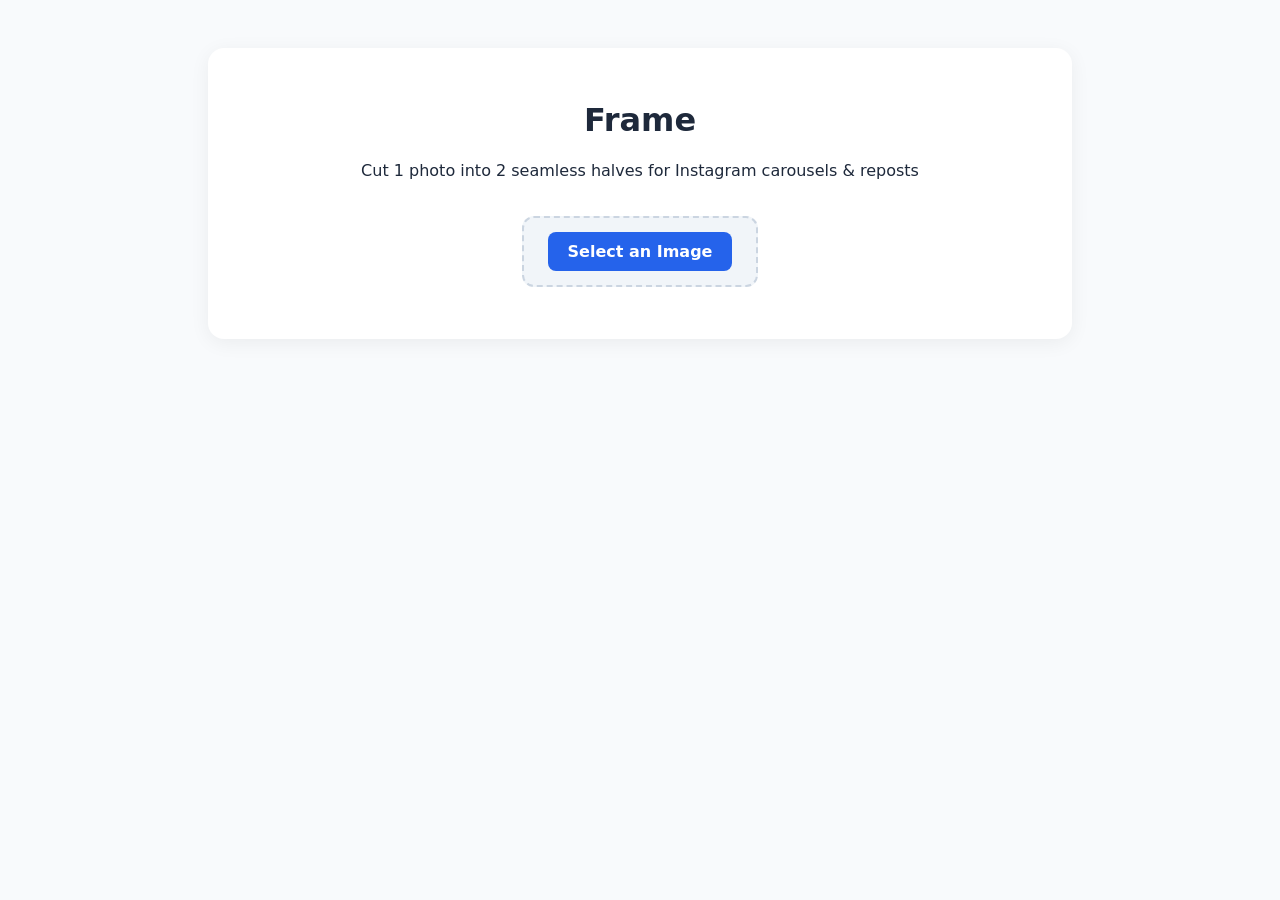
==== frame.html @ 96890a7a "Add frame.html for image splitting functionality" ====
<!DOCTYPE html>
<html lang="en">
<head>
  <meta charset="UTF-8">
  <meta name="viewport" content="width=device-width, initial-scale=1.0">
  <title>Frame - Image Splitter</title>
  <style>
    body {
      font-family: system-ui, sans-serif;
      background: #f8fafc;
      color: #1e293b;
      display: flex;
      flex-direction: column;
      align-items: center;
      padding: 40px 20px;
    }
    .container {
      max-width: 800px;
      width: 100%;
      background: #ffffff;
      border-radius: 16px;
      padding: 32px;
      box-shadow: 0 4px 20px rgba(0, 0, 0, 0.06);
      text-align: center;
    }
    .upload-box {
      border: 2px dashed #cbd5e1;
      border-radius: 12px;
      padding: 24px;
      background: #f1f5f9;
      cursor: pointer;
      display: inline-block;
      margin: 20px 0;
    }
    input[type="file"] { display: none; }
    .upload-btn {
      background: #2563eb;
      color: white;
      padding: 10px 20px;
      border-radius: 8px;
      font-weight: 600;
      cursor: pointer;
    }
    .preview-grid {
      display: flex;
      gap: 16px;
      justify-content: center;
      flex-wrap: wrap;
      margin-top: 20px;
    }
    .card {
      background: #f8fafc;
      border: 1px solid #e2e8f0;
      border-radius: 12px;
      padding: 16px;
      flex: 1;
      min-width: 250px;
      max-width: 360px;
    }
    canvas {
      width: 100%;
      height: auto;
      border-radius: 8px;
      border: 1px solid #cbd5e1;
    }
    .dl-btn {
      margin-top: 12px;
      background: #10b981;
      color: white;
      text-decoration: none;
      padding: 8px 16px;
      border-radius: 6px;
      font-size: 13px;
      font-weight: 600;
      display: inline-block;
    }
  </style>
</head>
<body>

  <div class="container">
    <h1>Frame</h1>
    <p>Cut 1 photo into 2 seamless halves for Instagram carousels & reposts</p>

    <!-- File Input -->
    <label class="upload-box" for="fileInput">
      <span class="upload-btn">Select an Image</span>
      <input type="file" id="fileInput" accept="image/*">
    </label>

    <!-- Results Area -->
    <div id="previewSection" style="display: none;">
      <div class="preview-grid">
        <div class="card">
          <h3>Part 1 (Left Half)</h3>
          <canvas id="canvasLeft"></canvas>
          <a id="downloadLeft" class="dl-btn" download="frame_part1.png">Download Part 1</a>
        </div>
        <div class="card">
          <h3>Part 2 (Right Half)</h3>
          <canvas id="canvasRight"></canvas>
          <a id="downloadRight" class="dl-btn" download="frame_part2.png">Download Part 2</a>
        </div>
      </div>
    </div>
  </div>

  <script>
    const fileInput = document.getElementById('fileInput');
    const previewSection = document.getElementById('previewSection');
    const canvasLeft = document.getElementById('canvasLeft');
    const canvasRight = document.getElementById('canvasRight');
    const downloadLeft = document.getElementById('downloadLeft');
    const downloadRight = document.getElementById('downloadRight');

    fileInput.addEventListener('change', function(event) {
      const file = event.target.files[0];
      if (!file) return;

      const reader = new FileReader();
      reader.onload = function(e) {
        const img = new Image();
        img.onload = function() {
          splitImage(img);
        };
        img.src = e.target.result;
      };
      reader.readAsDataURL(file);
    });

    function splitImage(img) {
      const totalWidth = img.naturalWidth;
      const totalHeight = img.naturalHeight;
      const halfWidth = Math.floor(totalWidth / 2);

      // 1. Prepare canvas dimensions
      canvasLeft.width = halfWidth;
      canvasLeft.height = totalHeight;

      canvasRight.width = totalWidth - halfWidth;
      canvasRight.height = totalHeight;

      const ctxLeft = canvasLeft.getContext('2d');
      const ctxRight = canvasRight.getContext('2d');

      // 2. Crop and draw the left slice: (0 to halfWidth)
      ctxLeft.drawImage(
        img,
        0, 0, halfWidth, totalHeight,
        0, 0, halfWidth, totalHeight
      );

      // 3. Crop and draw the right slice: (halfWidth to end)
      ctxRight.drawImage(
        img,
        halfWidth, 0, canvasRight.width, totalHeight,
        0, 0, canvasRight.width, totalHeight
      );

      // 4. Update download links
      downloadLeft.href = canvasLeft.toDataURL('image/png');
      downloadRight.href = canvasRight.toDataURL('image/png');

      previewSection.style.display = 'block';
    }
  </script>
</body>
</html>
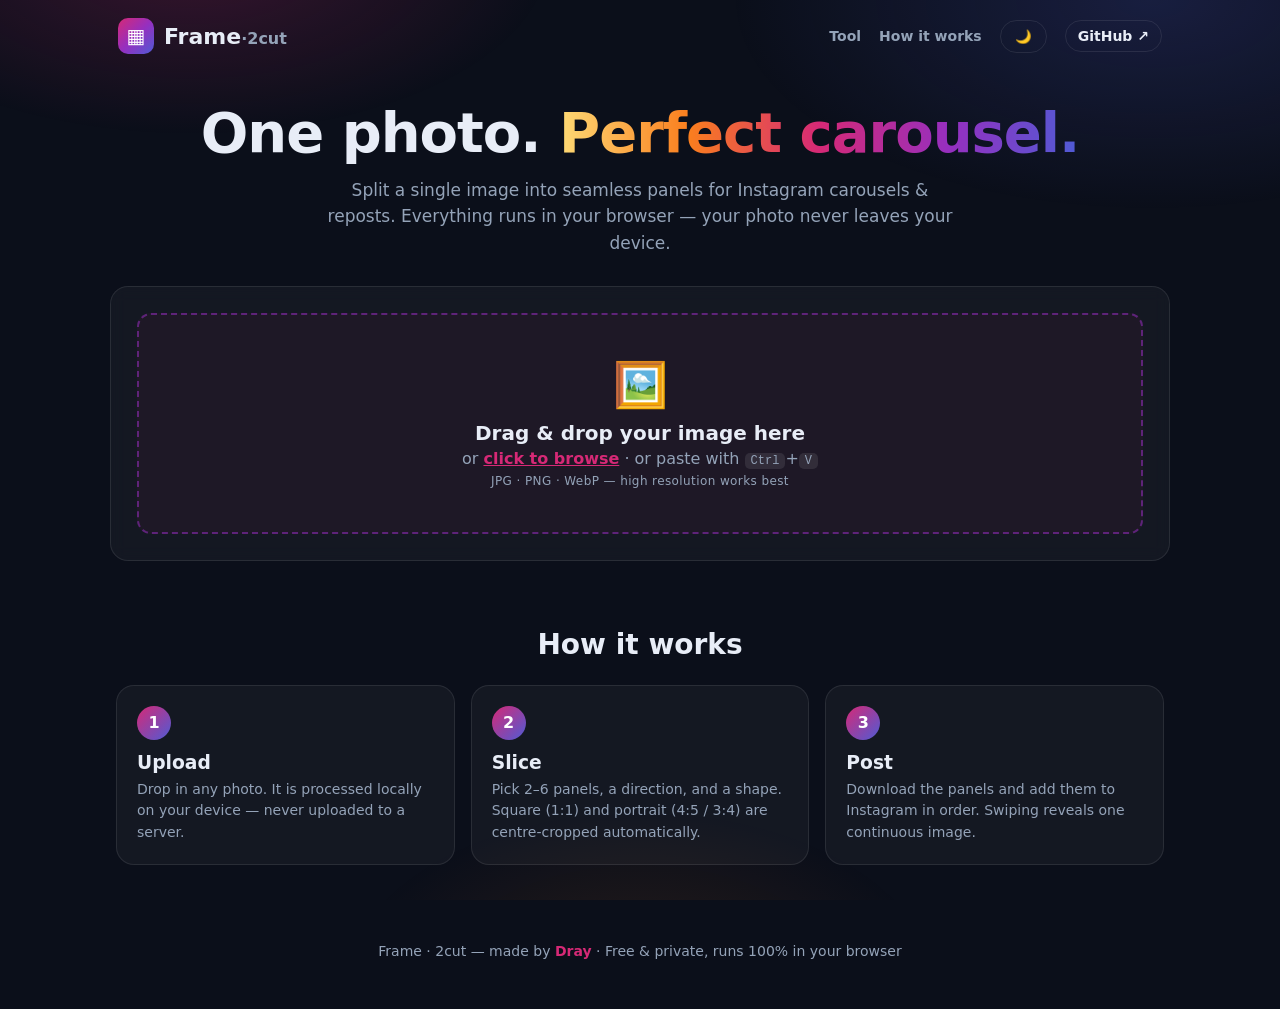
==== commit e7be7fb5: "Rebuild Frame as advanced image splitter (HTML/CSS/JS) - 2-6 panels, Instagram crops, drag & drop, d" ====
--- a/frame.html
+++ b/frame.html
@@ -2,167 +2,12 @@
 <html lang="en">
 <head>
   <meta charset="UTF-8">
-  <meta name="viewport" content="width=device-width, initial-scale=1.0">
-  <title>Frame - Image Splitter</title>
-  <style>
-    body {
-      font-family: system-ui, sans-serif;
-      background: #f8fafc;
-      color: #1e293b;
-      display: flex;
-      flex-direction: column;
-      align-items: center;
-      padding: 40px 20px;
-    }
-    .container {
-      max-width: 800px;
-      width: 100%;
-      background: #ffffff;
-      border-radius: 16px;
-      padding: 32px;
-      box-shadow: 0 4px 20px rgba(0, 0, 0, 0.06);
-      text-align: center;
-    }
-    .upload-box {
-      border: 2px dashed #cbd5e1;
-      border-radius: 12px;
-      padding: 24px;
-      background: #f1f5f9;
-      cursor: pointer;
-      display: inline-block;
-      margin: 20px 0;
-    }
-    input[type="file"] { display: none; }
-    .upload-btn {
-      background: #2563eb;
-      color: white;
-      padding: 10px 20px;
-      border-radius: 8px;
-      font-weight: 600;
-      cursor: pointer;
-    }
-    .preview-grid {
-      display: flex;
-      gap: 16px;
-      justify-content: center;
-      flex-wrap: wrap;
-      margin-top: 20px;
-    }
-    .card {
-      background: #f8fafc;
-      border: 1px solid #e2e8f0;
-      border-radius: 12px;
-      padding: 16px;
-      flex: 1;
-      min-width: 250px;
-      max-width: 360px;
-    }
-    canvas {
-      width: 100%;
-      height: auto;
-      border-radius: 8px;
-      border: 1px solid #cbd5e1;
-    }
-    .dl-btn {
-      margin-top: 12px;
-      background: #10b981;
-      color: white;
-      text-decoration: none;
-      padding: 8px 16px;
-      border-radius: 6px;
-      font-size: 13px;
-      font-weight: 600;
-      display: inline-block;
-    }
-  </style>
+  <meta http-equiv="refresh" content="0; url=./index.html">
+  <title>Frame — Advanced Image Splitter</title>
+  <link rel="canonical" href="./index.html">
 </head>
 <body>
-
-  <div class="container">
-    <h1>Frame</h1>
-    <p>Cut 1 photo into 2 seamless halves for Instagram carousels & reposts</p>
-
-    <!-- File Input -->
-    <label class="upload-box" for="fileInput">
-      <span class="upload-btn">Select an Image</span>
-      <input type="file" id="fileInput" accept="image/*">
-    </label>
-
-    <!-- Results Area -->
-    <div id="previewSection" style="display: none;">
-      <div class="preview-grid">
-        <div class="card">
-          <h3>Part 1 (Left Half)</h3>
-          <canvas id="canvasLeft"></canvas>
-          <a id="downloadLeft" class="dl-btn" download="frame_part1.png">Download Part 1</a>
-        </div>
-        <div class="card">
-          <h3>Part 2 (Right Half)</h3>
-          <canvas id="canvasRight"></canvas>
-          <a id="downloadRight" class="dl-btn" download="frame_part2.png">Download Part 2</a>
-        </div>
-      </div>
-    </div>
-  </div>
-
-  <script>
-    const fileInput = document.getElementById('fileInput');
-    const previewSection = document.getElementById('previewSection');
-    const canvasLeft = document.getElementById('canvasLeft');
-    const canvasRight = document.getElementById('canvasRight');
-    const downloadLeft = document.getElementById('downloadLeft');
-    const downloadRight = document.getElementById('downloadRight');
-
-    fileInput.addEventListener('change', function(event) {
-      const file = event.target.files[0];
-      if (!file) return;
-
-      const reader = new FileReader();
-      reader.onload = function(e) {
-        const img = new Image();
-        img.onload = function() {
-          splitImage(img);
-        };
-        img.src = e.target.result;
-      };
-      reader.readAsDataURL(file);
-    });
-
-    function splitImage(img) {
-      const totalWidth = img.naturalWidth;
-      const totalHeight = img.naturalHeight;
-      const halfWidth = Math.floor(totalWidth / 2);
-
-      // 1. Prepare canvas dimensions
-      canvasLeft.width = halfWidth;
-      canvasLeft.height = totalHeight;
-
-      canvasRight.width = totalWidth - halfWidth;
-      canvasRight.height = totalHeight;
-
-      const ctxLeft = canvasLeft.getContext('2d');
-      const ctxRight = canvasRight.getContext('2d');
-
-      // 2. Crop and draw the left slice: (0 to halfWidth)
-      ctxLeft.drawImage(
-        img,
-        0, 0, halfWidth, totalHeight,
-        0, 0, halfWidth, totalHeight
-      );
-
-      // 3. Crop and draw the right slice: (halfWidth to end)
-      ctxRight.drawImage(
-        img,
-        halfWidth, 0, canvasRight.width, totalHeight,
-        0, 0, canvasRight.width, totalHeight
-      );
-
-      // 4. Update download links
-      downloadLeft.href = canvasLeft.toDataURL('image/png');
-      downloadRight.href = canvasRight.toDataURL('image/png');
-
-      previewSection.style.display = 'block';
-    }
-  </script>
+  <p>Frame has been upgraded — <a href="./index.html">open the advanced image splitter</a>.</p>
+  <script>location.replace("./index.html");</script>
 </body>
 </html>
